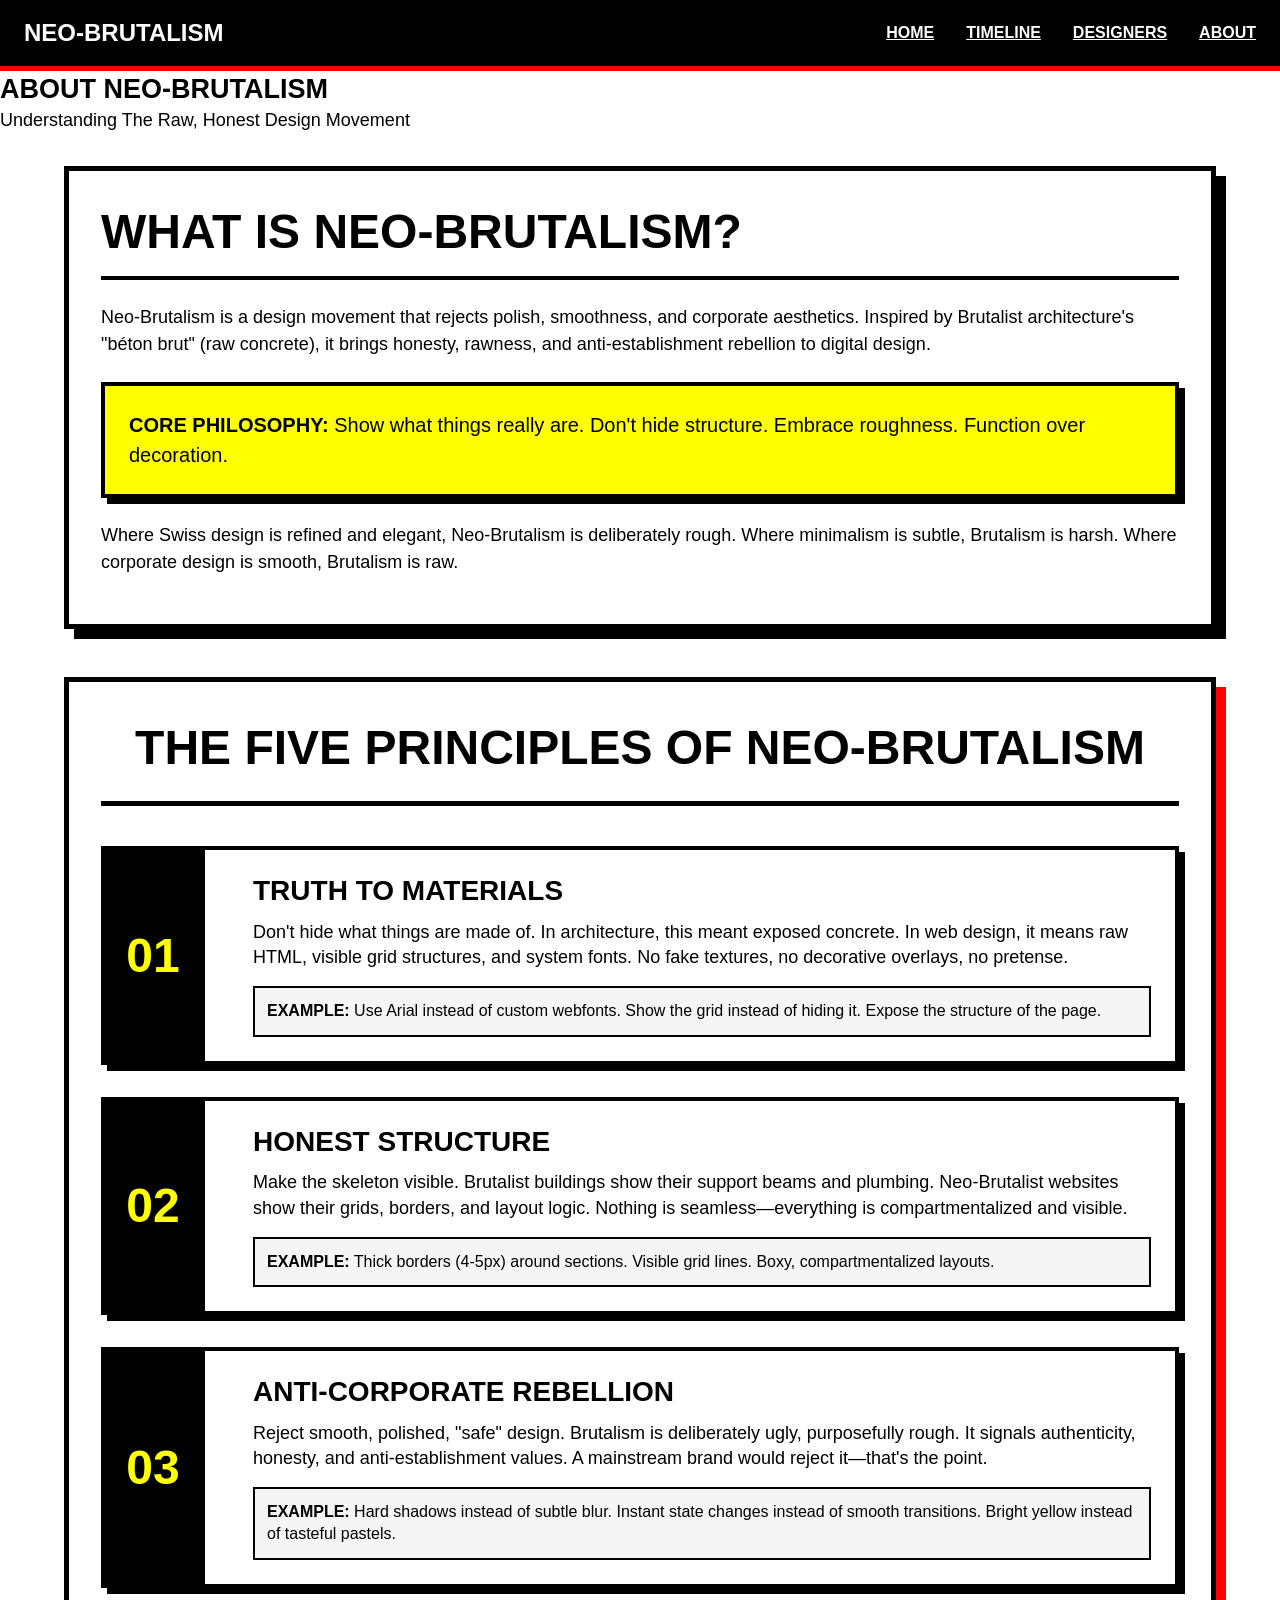
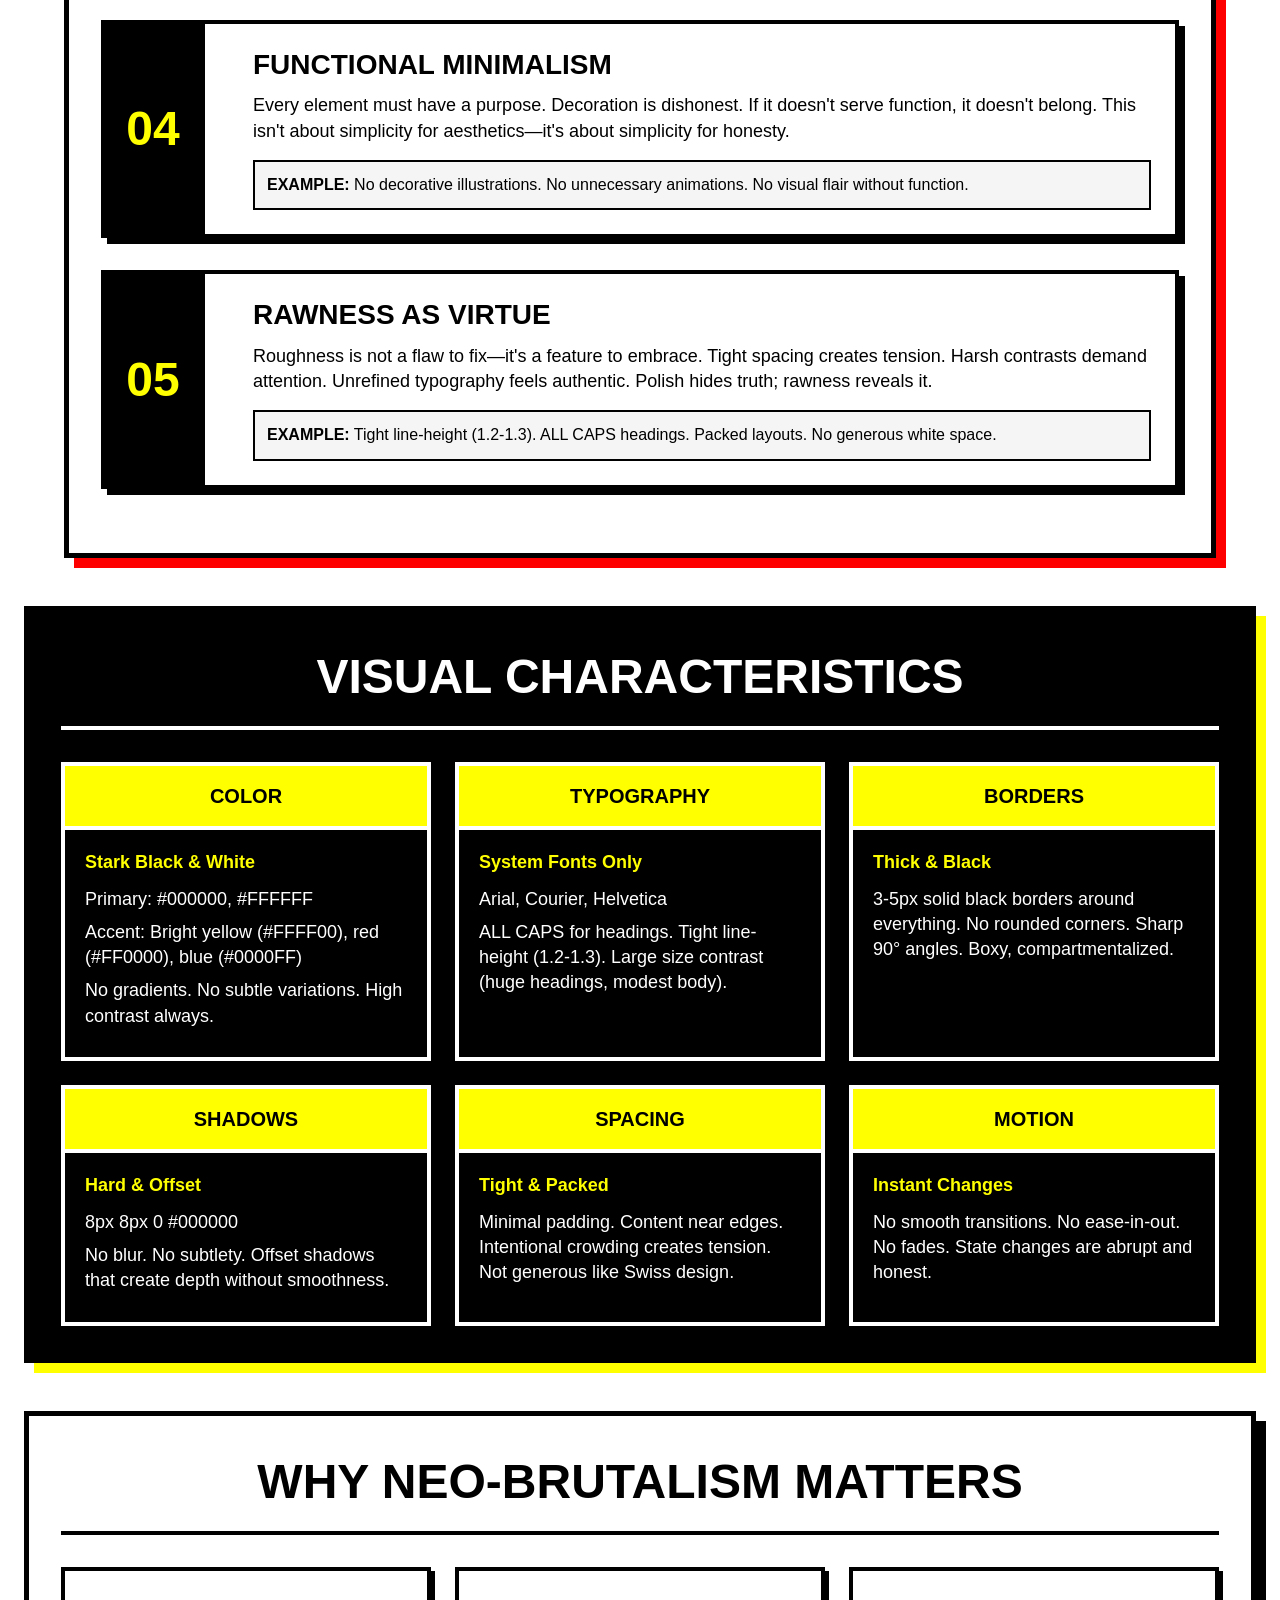
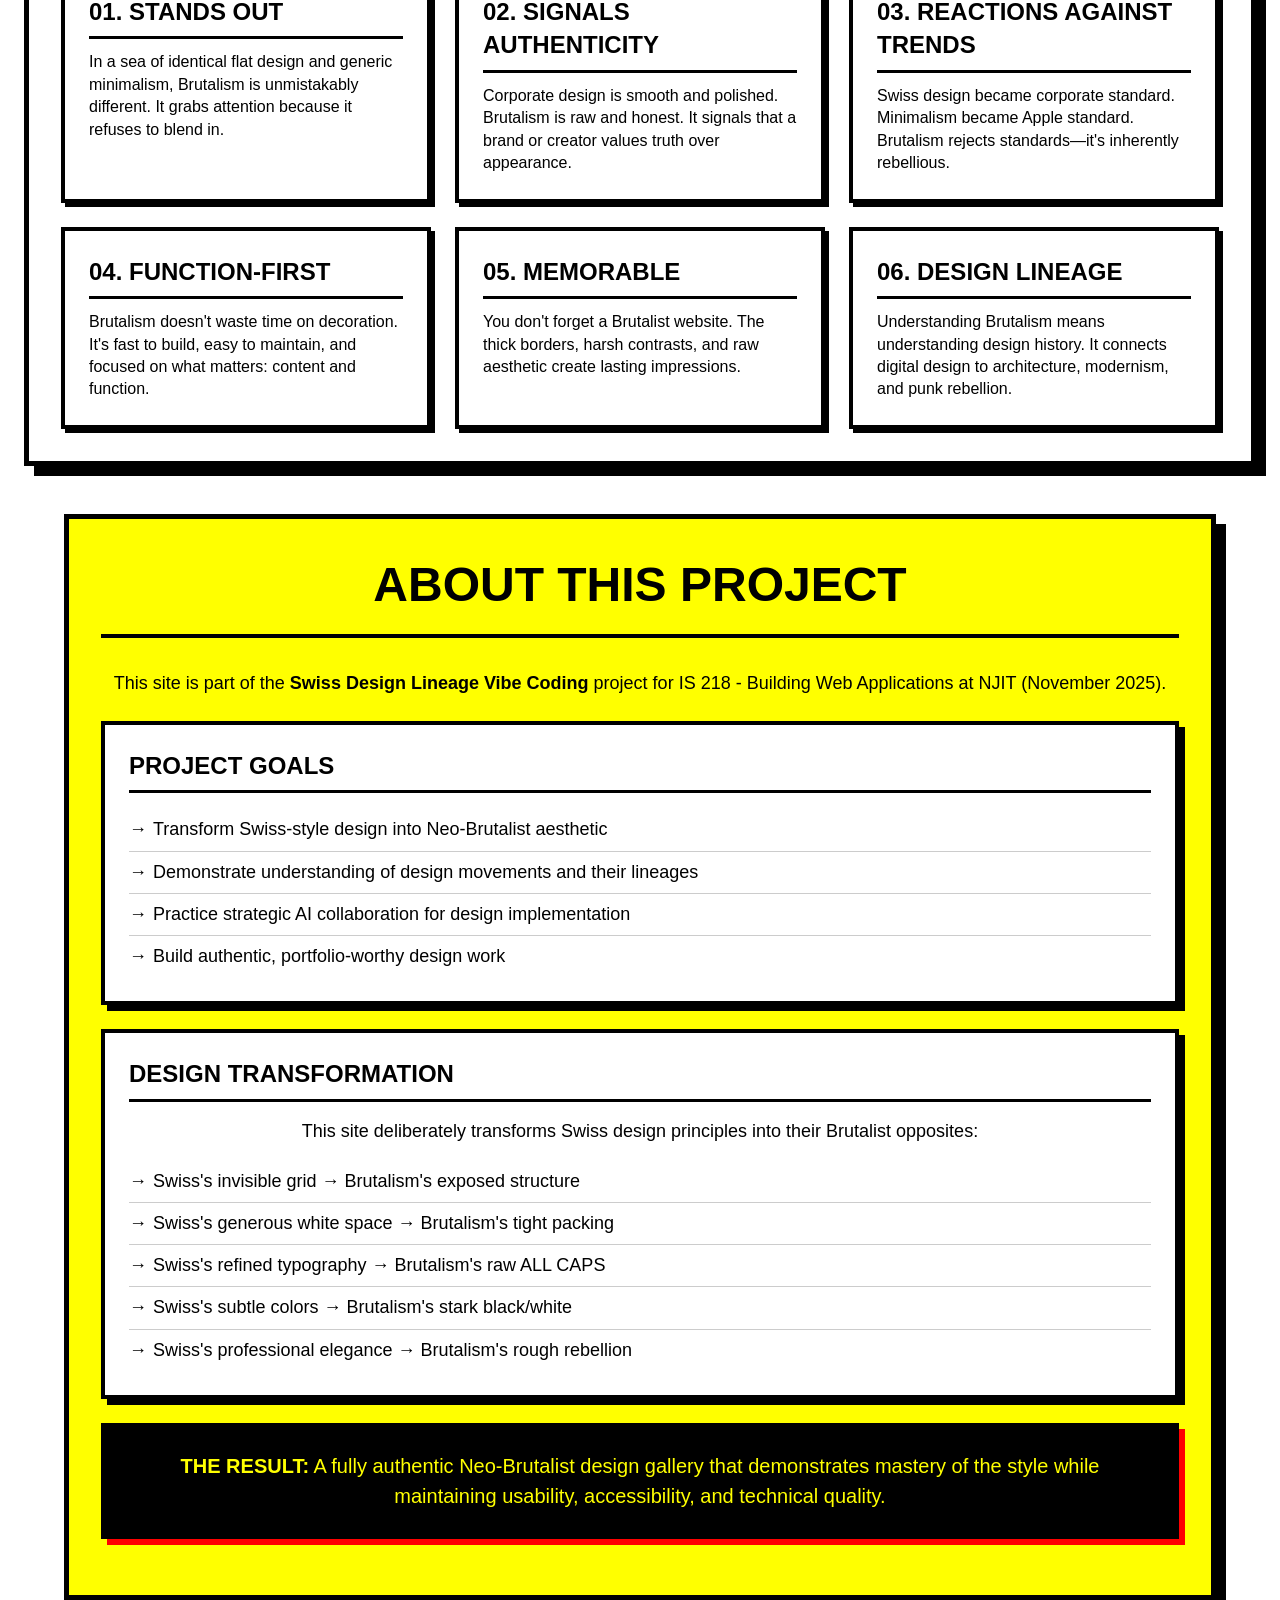
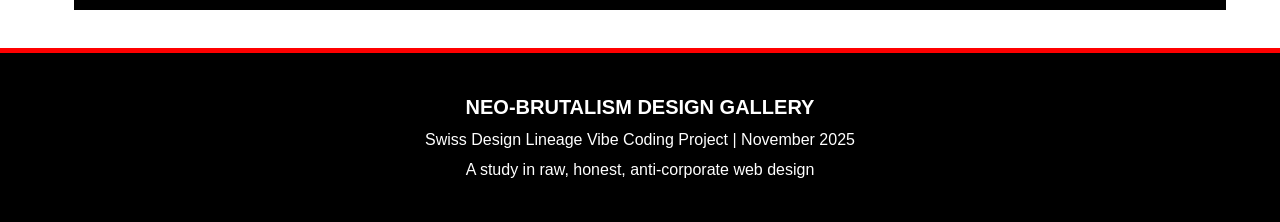
==== about.html @ eef60d54 "Day 2 Complete: Create 3 comprehensive content pages Timeline Page (timeline.html): - Chronological " ====
<!DOCTYPE html>
<html lang="en">
<head>
    <meta charset="UTF-8">
    <meta name="viewport" content="width=device-width, initial-scale=1.0">
    <title>ABOUT - NEO-BRUTALISM DESIGN GALLERY</title>
    <link rel="stylesheet" href="css/style.css">
    <link rel="stylesheet" href="css/about.css">
</head>
<body>
    <!-- Navigation -->
    <nav class="nav">
        <div class="nav-container">
            <div class="nav-logo">NEO-BRUTALISM</div>
            <ul class="nav-links">
                <li><a href="index.html">HOME</a></li>
                <li><a href="timeline.html">TIMELINE</a></li>
                <li><a href="designers.html">DESIGNERS</a></li>
                <li><a href="about.html">ABOUT</a></li>
            </ul>
        </div>
    </nav>

    <!-- Page Header -->
    <section class="page-header">
        <div class="header-content">
            <h1>ABOUT NEO-BRUTALISM</h1>
            <p>Understanding The Raw, Honest Design Movement</p>
        </div>
    </section>

    <!-- What It Is -->
    <section class="content-section">
        <div class="content-container">
            <div class="content-block main-content">
                <h2>WHAT IS NEO-BRUTALISM?</h2>
                <p>Neo-Brutalism is a design movement that rejects polish, smoothness, and corporate aesthetics. Inspired by Brutalist architecture's "béton brut" (raw concrete), it brings honesty, rawness, and anti-establishment rebellion to digital design.</p>

                <div class="highlight-box">
                    <p><strong>CORE PHILOSOPHY:</strong> Show what things really are. Don't hide structure. Embrace roughness. Function over decoration.</p>
                </div>

                <p>Where Swiss design is refined and elegant, Neo-Brutalism is deliberately rough. Where minimalism is subtle, Brutalism is harsh. Where corporate design is smooth, Brutalism is raw.</p>
            </div>
        </div>
    </section>

    <!-- The Five Principles -->
    <section class="principles-section">
        <div class="principles-container">
            <h2>THE FIVE PRINCIPLES OF NEO-BRUTALISM</h2>

            <div class="principle-item">
                <div class="principle-number">01</div>
                <div class="principle-content">
                    <h3>TRUTH TO MATERIALS</h3>
                    <p>Don't hide what things are made of. In architecture, this meant exposed concrete. In web design, it means raw HTML, visible grid structures, and system fonts. No fake textures, no decorative overlays, no pretense.</p>
                    <div class="principle-example">
                        <p><strong>EXAMPLE:</strong> Use Arial instead of custom webfonts. Show the grid instead of hiding it. Expose the structure of the page.</p>
                    </div>
                </div>
            </div>

            <div class="principle-item">
                <div class="principle-number">02</div>
                <div class="principle-content">
                    <h3>HONEST STRUCTURE</h3>
                    <p>Make the skeleton visible. Brutalist buildings show their support beams and plumbing. Neo-Brutalist websites show their grids, borders, and layout logic. Nothing is seamless—everything is compartmentalized and visible.</p>
                    <div class="principle-example">
                        <p><strong>EXAMPLE:</strong> Thick borders (4-5px) around sections. Visible grid lines. Boxy, compartmentalized layouts.</p>
                    </div>
                </div>
            </div>

            <div class="principle-item">
                <div class="principle-number">03</div>
                <div class="principle-content">
                    <h3>ANTI-CORPORATE REBELLION</h3>
                    <p>Reject smooth, polished, "safe" design. Brutalism is deliberately ugly, purposefully rough. It signals authenticity, honesty, and anti-establishment values. A mainstream brand would reject it—that's the point.</p>
                    <div class="principle-example">
                        <p><strong>EXAMPLE:</strong> Hard shadows instead of subtle blur. Instant state changes instead of smooth transitions. Bright yellow instead of tasteful pastels.</p>
                    </div>
                </div>
            </div>

            <div class="principle-item">
                <div class="principle-number">04</div>
                <div class="principle-content">
                    <h3>FUNCTIONAL MINIMALISM</h3>
                    <p>Every element must have a purpose. Decoration is dishonest. If it doesn't serve function, it doesn't belong. This isn't about simplicity for aesthetics—it's about simplicity for honesty.</p>
                    <div class="principle-example">
                        <p><strong>EXAMPLE:</strong> No decorative illustrations. No unnecessary animations. No visual flair without function.</p>
                    </div>
                </div>
            </div>

            <div class="principle-item">
                <div class="principle-number">05</div>
                <div class="principle-content">
                    <h3>RAWNESS AS VIRTUE</h3>
                    <p>Roughness is not a flaw to fix—it's a feature to embrace. Tight spacing creates tension. Harsh contrasts demand attention. Unrefined typography feels authentic. Polish hides truth; rawness reveals it.</p>
                    <div class="principle-example">
                        <p><strong>EXAMPLE:</strong> Tight line-height (1.2-1.3). ALL CAPS headings. Packed layouts. No generous white space.</p>
                    </div>
                </div>
            </div>
        </div>
    </section>

    <!-- Visual Elements -->
    <section class="visual-section">
        <div class="visual-container">
            <h2>VISUAL CHARACTERISTICS</h2>

            <div class="visual-grid">
                <div class="visual-card">
                    <div class="visual-header">COLOR</div>
                    <div class="visual-body">
                        <p><strong>Stark Black & White</strong></p>
                        <p>Primary: #000000, #FFFFFF</p>
                        <p>Accent: Bright yellow (#FFFF00), red (#FF0000), blue (#0000FF)</p>
                        <p>No gradients. No subtle variations. High contrast always.</p>
                    </div>
                </div>

                <div class="visual-card">
                    <div class="visual-header">TYPOGRAPHY</div>
                    <div class="visual-body">
                        <p><strong>System Fonts Only</strong></p>
                        <p>Arial, Courier, Helvetica</p>
                        <p>ALL CAPS for headings. Tight line-height (1.2-1.3). Large size contrast (huge headings, modest body).</p>
                    </div>
                </div>

                <div class="visual-card">
                    <div class="visual-header">BORDERS</div>
                    <div class="visual-body">
                        <p><strong>Thick & Black</strong></p>
                        <p>3-5px solid black borders around everything. No rounded corners. Sharp 90° angles. Boxy, compartmentalized.</p>
                    </div>
                </div>

                <div class="visual-card">
                    <div class="visual-header">SHADOWS</div>
                    <div class="visual-body">
                        <p><strong>Hard & Offset</strong></p>
                        <p>8px 8px 0 #000000</p>
                        <p>No blur. No subtlety. Offset shadows that create depth without smoothness.</p>
                    </div>
                </div>

                <div class="visual-card">
                    <div class="visual-header">SPACING</div>
                    <div class="visual-body">
                        <p><strong>Tight & Packed</strong></p>
                        <p>Minimal padding. Content near edges. Intentional crowding creates tension. Not generous like Swiss design.</p>
                    </div>
                </div>

                <div class="visual-card">
                    <div class="visual-header">MOTION</div>
                    <div class="visual-body">
                        <p><strong>Instant Changes</strong></p>
                        <p>No smooth transitions. No ease-in-out. No fades. State changes are abrupt and honest.</p>
                    </div>
                </div>
            </div>
        </div>
    </section>

    <!-- Comparison -->
    <section class="comparison-section">
        <div class="comparison-container">
            <h2>WHY NEO-BRUTALISM MATTERS</h2>

            <div class="matter-grid">
                <div class="matter-card">
                    <h3>01. STANDS OUT</h3>
                    <p>In a sea of identical flat design and generic minimalism, Brutalism is unmistakably different. It grabs attention because it refuses to blend in.</p>
                </div>

                <div class="matter-card">
                    <h3>02. SIGNALS AUTHENTICITY</h3>
                    <p>Corporate design is smooth and polished. Brutalism is raw and honest. It signals that a brand or creator values truth over appearance.</p>
                </div>

                <div class="matter-card">
                    <h3>03. REACTIONS AGAINST TRENDS</h3>
                    <p>Swiss design became corporate standard. Minimalism became Apple standard. Brutalism rejects standards—it's inherently rebellious.</p>
                </div>

                <div class="matter-card">
                    <h3>04. FUNCTION-FIRST</h3>
                    <p>Brutalism doesn't waste time on decoration. It's fast to build, easy to maintain, and focused on what matters: content and function.</p>
                </div>

                <div class="matter-card">
                    <h3>05. MEMORABLE</h3>
                    <p>You don't forget a Brutalist website. The thick borders, harsh contrasts, and raw aesthetic create lasting impressions.</p>
                </div>

                <div class="matter-card">
                    <h3>06. DESIGN LINEAGE</h3>
                    <p>Understanding Brutalism means understanding design history. It connects digital design to architecture, modernism, and punk rebellion.</p>
                </div>
            </div>
        </div>
    </section>

    <!-- Project Info -->
    <section class="project-section">
        <div class="project-container">
            <h2>ABOUT THIS PROJECT</h2>
            <div class="project-content">
                <p>This site is part of the <strong>Swiss Design Lineage Vibe Coding</strong> project for IS 218 - Building Web Applications at NJIT (November 2025).</p>

                <div class="project-details">
                    <h3>PROJECT GOALS</h3>
                    <ul>
                        <li>Transform Swiss-style design into Neo-Brutalist aesthetic</li>
                        <li>Demonstrate understanding of design movements and their lineages</li>
                        <li>Practice strategic AI collaboration for design implementation</li>
                        <li>Build authentic, portfolio-worthy design work</li>
                    </ul>
                </div>

                <div class="project-details">
                    <h3>DESIGN TRANSFORMATION</h3>
                    <p>This site deliberately transforms Swiss design principles into their Brutalist opposites:</p>
                    <ul>
                        <li>Swiss's invisible grid → Brutalism's exposed structure</li>
                        <li>Swiss's generous white space → Brutalism's tight packing</li>
                        <li>Swiss's refined typography → Brutalism's raw ALL CAPS</li>
                        <li>Swiss's subtle colors → Brutalism's stark black/white</li>
                        <li>Swiss's professional elegance → Brutalism's rough rebellion</li>
                    </ul>
                </div>

                <div class="project-highlight">
                    <p><strong>THE RESULT:</strong> A fully authentic Neo-Brutalist design gallery that demonstrates mastery of the style while maintaining usability, accessibility, and technical quality.</p>
                </div>
            </div>
        </div>
    </section>

    <!-- Footer -->
    <footer class="footer">
        <div class="footer-content">
            <p>NEO-BRUTALISM DESIGN GALLERY</p>
            <p>Swiss Design Lineage Vibe Coding Project | November 2025</p>
            <p>A study in raw, honest, anti-corporate web design</p>
        </div>
    </footer>
</body>
</html>
---- css/style.css ----
/* NEO-BRUTALISM DESIGN GALLERY */
/* Raw, Honest, Anti-Corporate Web Design */

/* ==================== */
/* RESET & BASE */
/* ==================== */

* {
    margin: 0;
    padding: 0;
    box-sizing: border-box;
}

body {
    font-family: Arial, Helvetica, sans-serif;
    font-size: 18px;
    line-height: 1.4;
    color: #000000;
    background-color: #FFFFFF;
}

/* NO SMOOTH SCROLLING - Instant, raw */
html {
    scroll-behavior: auto;
}

/* ==================== */
/* NAVIGATION */
/* ==================== */

.nav {
    background-color: #000000;
    border-bottom: 5px solid #FF0000;
    padding: 0;
}

.nav-container {
    max-width: 1400px;
    margin: 0 auto;
    padding: 16px 24px;
    display: flex;
    justify-content: space-between;
    align-items: center;
}

.nav-logo {
    color: #FFFFFF;
    font-size: 24px;
    font-weight: bold;
    letter-spacing: 0;
}

.nav-links {
    list-style: none;
    display: flex;
    gap: 32px;
}

.nav-links a {
    color: #FFFFFF;
    text-decoration: underline;
    text-transform: uppercase;
    font-weight: bold;
    font-size: 16px;
    transition: none; /* NO SMOOTH TRANSITIONS */
}

.nav-links a:hover {
    color: #FFFF00;
}

/* ==================== */
/* HERO SECTION */
/* ==================== */

.hero {
    border: 5px solid #000000;
    margin: 0;
    padding: 48px 24px;
    background-color: #FFFFFF;
    display: grid;
    grid-template-columns: 1fr 1fr;
    gap: 32px;
    max-width: 1400px;
    margin: 0 auto;
}

.hero-title {
    font-size: 72px;
    font-weight: bold;
    line-height: 1.1;
    text-transform: uppercase;
    margin-bottom: 16px;
    letter-spacing: 0;
}

.hero-subtitle {
    font-size: 24px;
    font-weight: bold;
    margin-bottom: 24px;
    text-transform: uppercase;
}

.hero-description {
    margin-bottom: 32px;
    padding: 16px;
    border: 3px solid #000000;
    background-color: #FFFFFF;
}

.hero-description p {
    line-height: 1.4;
}

.btn-primary {
    display: inline-block;
    background-color: #FFFF00;
    color: #000000;
    padding: 16px 32px;
    border: 3px solid #000000;
    text-decoration: none;
    font-weight: bold;
    text-transform: uppercase;
    box-shadow: 6px 6px 0 #000000;
    transition: none; /* NO SMOOTH TRANSITIONS */
    font-size: 18px;
}

.btn-primary:hover {
    box-shadow: 3px 3px 0 #000000;
    transform: translate(3px, 3px);
}

.hero-image {
    display: flex;
    align-items: center;
    justify-content: center;
}

.placeholder-box {
    border: 5px solid #000000;
    background-color: #CCCCCC;
    padding: 48px;
    text-align: center;
    box-shadow: 10px 10px 0 #000000;
    width: 100%;
    min-height: 300px;
    display: flex;
    flex-direction: column;
    justify-content: center;
    gap: 16px;
}

.placeholder-box p {
    font-weight: bold;
    font-size: 20px;
    text-transform: uppercase;
}

/* ==================== */
/* SECTIONS */
/* ==================== */

.about-preview,
.characteristics,
.comparison {
    max-width: 1400px;
    margin: 0 auto;
    padding: 48px 24px;
}

.section-border {
    border: 5px solid #000000;
    padding: 32px;
    background-color: #FFFFFF;
}

.section-title {
    font-size: 48px;
    font-weight: bold;
    text-transform: uppercase;
    margin-bottom: 32px;
    line-height: 1.2;
    border-bottom: 4px solid #000000;
    padding-bottom: 16px;
}

/* ==================== */
/* CONTENT GRID */
/* ==================== */

.content-grid {
    display: grid;
    grid-template-columns: repeat(3, 1fr);
    gap: 24px;
}

.content-card {
    border: 4px solid #000000;
    padding: 24px;
    background-color: #FFFFFF;
    box-shadow: 8px 8px 0 #000000;
}

.content-card h3 {
    font-size: 24px;
    font-weight: bold;
    text-transform: uppercase;
    margin-bottom: 16px;
    line-height: 1.2;
}

.content-card p {
    line-height: 1.4;
}

/* ==================== */
/* CHARACTERISTICS GRID */
/* ==================== */

.char-grid {
    display: grid;
    grid-template-columns: repeat(3, 1fr);
    gap: 16px;
}

.char-box {
    border: 4px solid #000000;
    padding: 20px;
    background-color: #FFFFFF;
    box-shadow: 6px 6px 0 #000000;
    min-height: 120px;
}

.char-title {
    font-weight: bold;
    font-size: 20px;
    text-transform: uppercase;
    margin-bottom: 8px;
}

/* ==================== */
/* COMPARISON SECTION */
/* ==================== */

.comparison-grid {
    display: grid;
    grid-template-columns: 1fr auto 1fr;
    gap: 32px;
    align-items: start;
}

.comparison-item {
    border: 4px solid #000000;
    padding: 24px;
    background-color: #FFFFFF;
    box-shadow: 8px 8px 0 #000000;
}

.comparison-item h3 {
    font-size: 24px;
    font-weight: bold;
    text-transform: uppercase;
    margin-bottom: 16px;
    border-bottom: 3px solid #000000;
    padding-bottom: 8px;
}

.comparison-item ul {
    list-style: none;
    padding-left: 0;
}

.comparison-item li {
    padding: 8px 0;
    border-bottom: 2px solid #CCCCCC;
}

.comparison-item li:last-child {
    border-bottom: none;
}

.comparison-highlight {
    background-color: #FFFF00;
}

.comparison-divider {
    display: flex;
    align-items: center;
    justify-content: center;
    font-weight: bold;
    font-size: 24px;
    text-transform: uppercase;
    writing-mode: vertical-rl;
    transform: rotate(180deg);
}

/* ==================== */
/* FOOTER */
/* ==================== */

.footer {
    background-color: #000000;
    color: #FFFFFF;
    border-top: 5px solid #FF0000;
    padding: 32px 24px;
    text-align: center;
    margin-top: 0;
}

.footer-content p {
    margin: 8px 0;
    font-size: 16px;
}

.footer-content p:first-child {
    font-weight: bold;
    font-size: 20px;
    text-transform: uppercase;
}

/* ==================== */
/* RESPONSIVE - MOBILE */
/* ==================== */

@media (max-width: 768px) {
    .hero {
        grid-template-columns: 1fr;
        padding: 24px 16px;
        border-width: 4px;
    }

    .hero-title {
        font-size: 48px;
    }

    .nav-container {
        flex-direction: column;
        gap: 16px;
        padding: 16px;
    }

    .nav-links {
        flex-direction: column;
        gap: 12px;
        text-align: center;
    }

    .content-grid,
    .char-grid {
        grid-template-columns: 1fr;
    }

    .comparison-grid {
        grid-template-columns: 1fr;
    }

    .comparison-divider {
        writing-mode: horizontal-tb;
        transform: rotate(0deg);
        padding: 16px 0;
    }

    .section-title {
        font-size: 36px;
    }

    .btn-primary {
        width: 100%;
        text-align: center;
    }

    .placeholder-box {
        min-height: 200px;
        padding: 24px;
    }
}

@media (max-width: 480px) {
    .hero-title {
        font-size: 36px;
    }

    .section-title {
        font-size: 28px;
    }

    body {
        font-size: 16px;
    }

    .content-card h3,
    .comparison-item h3 {
        font-size: 20px;
    }
}
---- css/about.css ----
/* ABOUT PAGE SPECIFIC STYLES */

.content-section {
    max-width: 1200px;
    margin: 32px auto;
    padding: 0 24px;
}

.content-container {
    border: 5px solid #000000;
    padding: 0;
    background-color: #FFFFFF;
    box-shadow: 10px 10px 0 #000000;
}

.main-content {
    padding: 32px;
}

.main-content h2 {
    font-size: 48px;
    font-weight: bold;
    text-transform: uppercase;
    margin-bottom: 24px;
    line-height: 1.2;
    border-bottom: 4px solid #000000;
    padding-bottom: 16px;
}

.main-content p {
    font-size: 18px;
    line-height: 1.5;
    margin-bottom: 16px;
}

.highlight-box {
    background-color: #FFFF00;
    border: 4px solid #000000;
    padding: 24px;
    margin: 24px 0;
    box-shadow: 6px 6px 0 #000000;
}

.highlight-box p {
    margin: 0;
    font-size: 20px;
}

/* Principles Section */
.principles-section {
    max-width: 1200px;
    margin: 48px auto;
    padding: 0 24px;
}

.principles-container {
    border: 5px solid #000000;
    padding: 32px;
    background-color: #FFFFFF;
    box-shadow: 10px 10px 0 #FF0000;
}

.principles-container h2 {
    font-size: 48px;
    font-weight: bold;
    text-transform: uppercase;
    text-align: center;
    margin-bottom: 40px;
    border-bottom: 5px solid #000000;
    padding-bottom: 20px;
}

.principle-item {
    display: grid;
    grid-template-columns: 100px 1fr;
    gap: 24px;
    margin-bottom: 32px;
    border: 4px solid #000000;
    padding: 0;
    box-shadow: 6px 6px 0 #000000;
}

.principle-number {
    background-color: #000000;
    color: #FFFF00;
    font-size: 48px;
    font-weight: bold;
    display: flex;
    align-items: center;
    justify-content: center;
    padding: 24px;
    border-right: 4px solid #000000;
}

.principle-content {
    padding: 24px;
    background-color: #FFFFFF;
}

.principle-content h3 {
    font-size: 28px;
    font-weight: bold;
    text-transform: uppercase;
    margin-bottom: 12px;
    line-height: 1.2;
}

.principle-content p {
    line-height: 1.4;
    margin-bottom: 16px;
}

.principle-example {
    background-color: #F5F5F5;
    border: 2px solid #000000;
    padding: 12px;
    margin-top: 12px;
}

.principle-example p {
    margin: 0;
    font-size: 16px;
}

/* Visual Section */
.visual-section {
    max-width: 1400px;
    margin: 48px auto;
    padding: 0 24px;
}

.visual-container {
    border: 5px solid #000000;
    padding: 32px;
    background-color: #000000;
    color: #FFFFFF;
    box-shadow: 10px 10px 0 #FFFF00;
}

.visual-container h2 {
    font-size: 48px;
    font-weight: bold;
    text-transform: uppercase;
    text-align: center;
    margin-bottom: 32px;
    border-bottom: 4px solid #FFFFFF;
    padding-bottom: 16px;
}

.visual-grid {
    display: grid;
    grid-template-columns: repeat(3, 1fr);
    gap: 24px;
}

.visual-card {
    border: 4px solid #FFFFFF;
    background-color: #000000;
}

.visual-header {
    background-color: #FFFF00;
    color: #000000;
    padding: 16px;
    font-size: 20px;
    font-weight: bold;
    text-transform: uppercase;
    text-align: center;
    border-bottom: 4px solid #FFFFFF;
}

.visual-body {
    padding: 20px;
}

.visual-body p {
    margin-bottom: 8px;
    line-height: 1.4;
}

.visual-body p:first-of-type {
    font-weight: bold;
    color: #FFFF00;
    margin-bottom: 12px;
}

/* Comparison Section */
.comparison-section {
    max-width: 1400px;
    margin: 48px auto;
    padding: 0 24px;
}

.comparison-container {
    border: 5px solid #000000;
    padding: 32px;
    background-color: #FFFFFF;
    box-shadow: 10px 10px 0 #000000;
}

.comparison-container h2 {
    font-size: 48px;
    font-weight: bold;
    text-transform: uppercase;
    text-align: center;
    margin-bottom: 32px;
    border-bottom: 4px solid #000000;
    padding-bottom: 16px;
}

.matter-grid {
    display: grid;
    grid-template-columns: repeat(3, 1fr);
    gap: 24px;
}

.matter-card {
    border: 4px solid #000000;
    padding: 24px;
    background-color: #FFFFFF;
    box-shadow: 4px 4px 0 #000000;
}

.matter-card h3 {
    font-size: 24px;
    font-weight: bold;
    text-transform: uppercase;
    margin-bottom: 12px;
    color: #000000;
    border-bottom: 3px solid #000000;
    padding-bottom: 8px;
}

.matter-card p {
    line-height: 1.4;
    font-size: 16px;
}

/* Project Section */
.project-section {
    max-width: 1200px;
    margin: 48px auto;
    padding: 0 24px;
}

.project-container {
    border: 5px solid #000000;
    padding: 32px;
    background-color: #FFFF00;
    box-shadow: 10px 10px 0 #000000;
}

.project-container h2 {
    font-size: 48px;
    font-weight: bold;
    text-transform: uppercase;
    text-align: center;
    margin-bottom: 32px;
    border-bottom: 4px solid #000000;
    padding-bottom: 16px;
}

.project-content p {
    font-size: 18px;
    line-height: 1.5;
    margin-bottom: 16px;
    text-align: center;
}

.project-details {
    border: 4px solid #000000;
    padding: 24px;
    background-color: #FFFFFF;
    margin: 24px 0;
    box-shadow: 6px 6px 0 #000000;
}

.project-details h3 {
    font-size: 24px;
    font-weight: bold;
    text-transform: uppercase;
    margin-bottom: 16px;
    border-bottom: 3px solid #000000;
    padding-bottom: 8px;
}

.project-details ul {
    list-style: none;
    padding-left: 0;
}

.project-details li {
    padding: 8px 0;
    padding-left: 24px;
    position: relative;
    border-bottom: 1px solid #CCCCCC;
}

.project-details li:last-child {
    border-bottom: none;
}

.project-details li:before {
    content: "→";
    position: absolute;
    left: 0;
    font-weight: bold;
    font-size: 18px;
}

.project-highlight {
    background-color: #000000;
    color: #FFFF00;
    border: 4px solid #000000;
    padding: 24px;
    margin: 24px 0;
    box-shadow: 6px 6px 0 #FF0000;
    text-align: center;
}

.project-highlight p {
    margin: 0;
    font-size: 20px;
}

/* Mobile Responsive */
@media (max-width: 768px) {
    .principle-item {
        grid-template-columns: 1fr;
    }

    .principle-number {
        border-right: none;
        border-bottom: 4px solid #000000;
        padding: 16px;
        font-size: 36px;
    }

    .visual-grid,
    .matter-grid {
        grid-template-columns: 1fr;
    }

    .main-content h2,
    .principles-container h2,
    .visual-container h2,
    .comparison-container h2,
    .project-container h2 {
        font-size: 32px;
    }

    .principle-content h3 {
        font-size: 22px;
    }

    .matter-card h3 {
        font-size: 20px;
    }
}
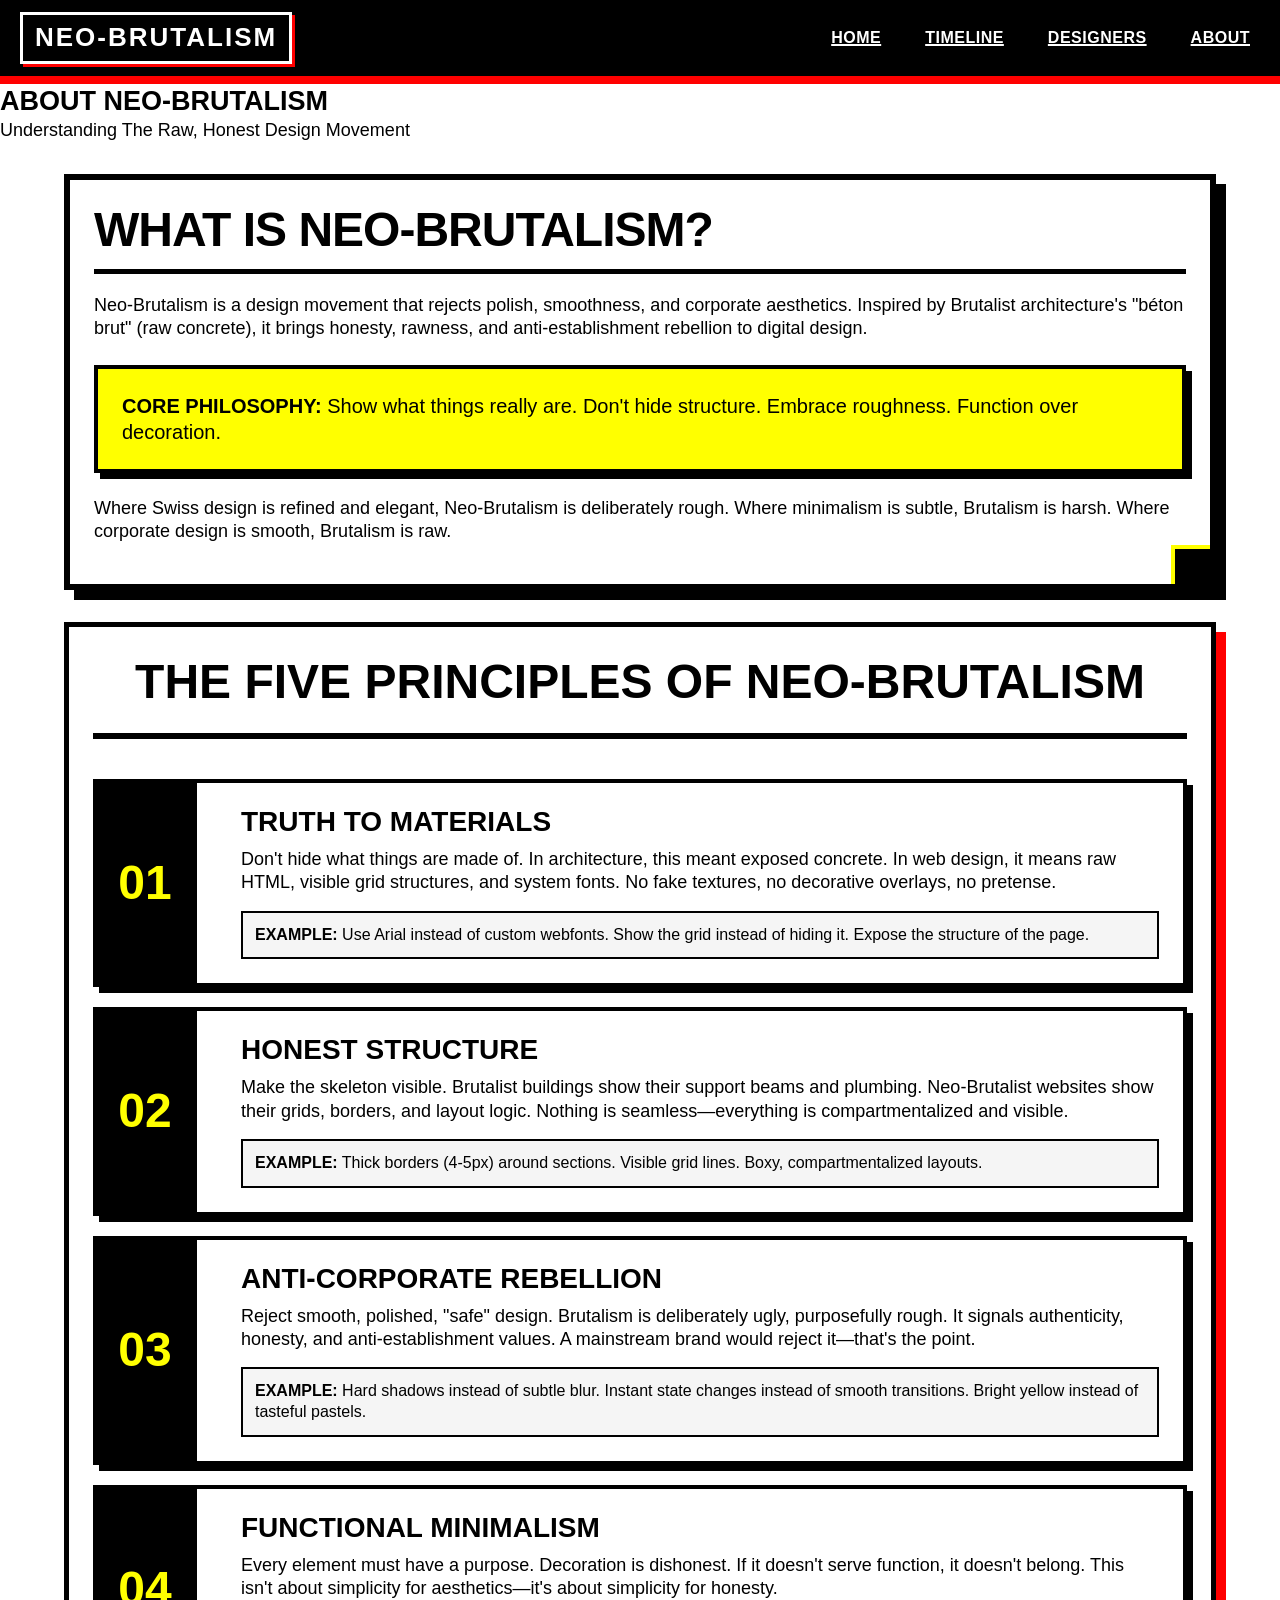
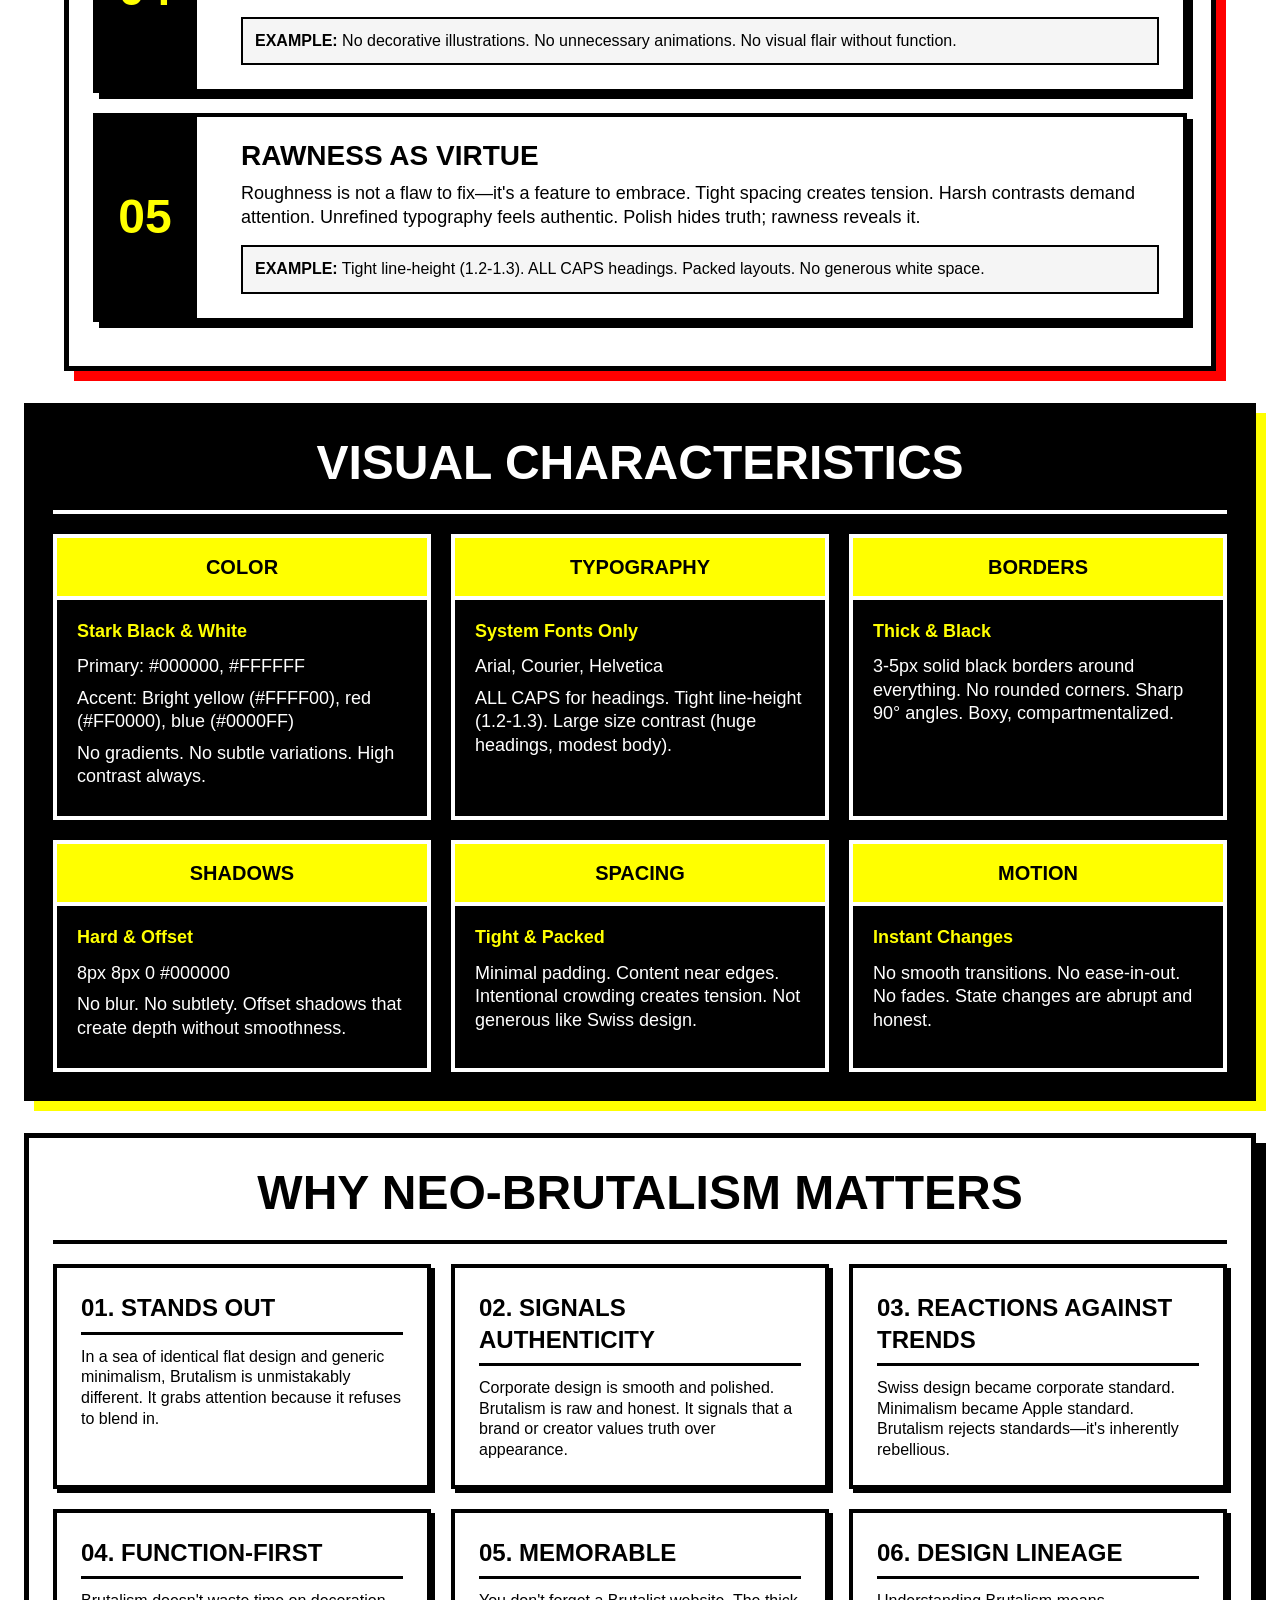
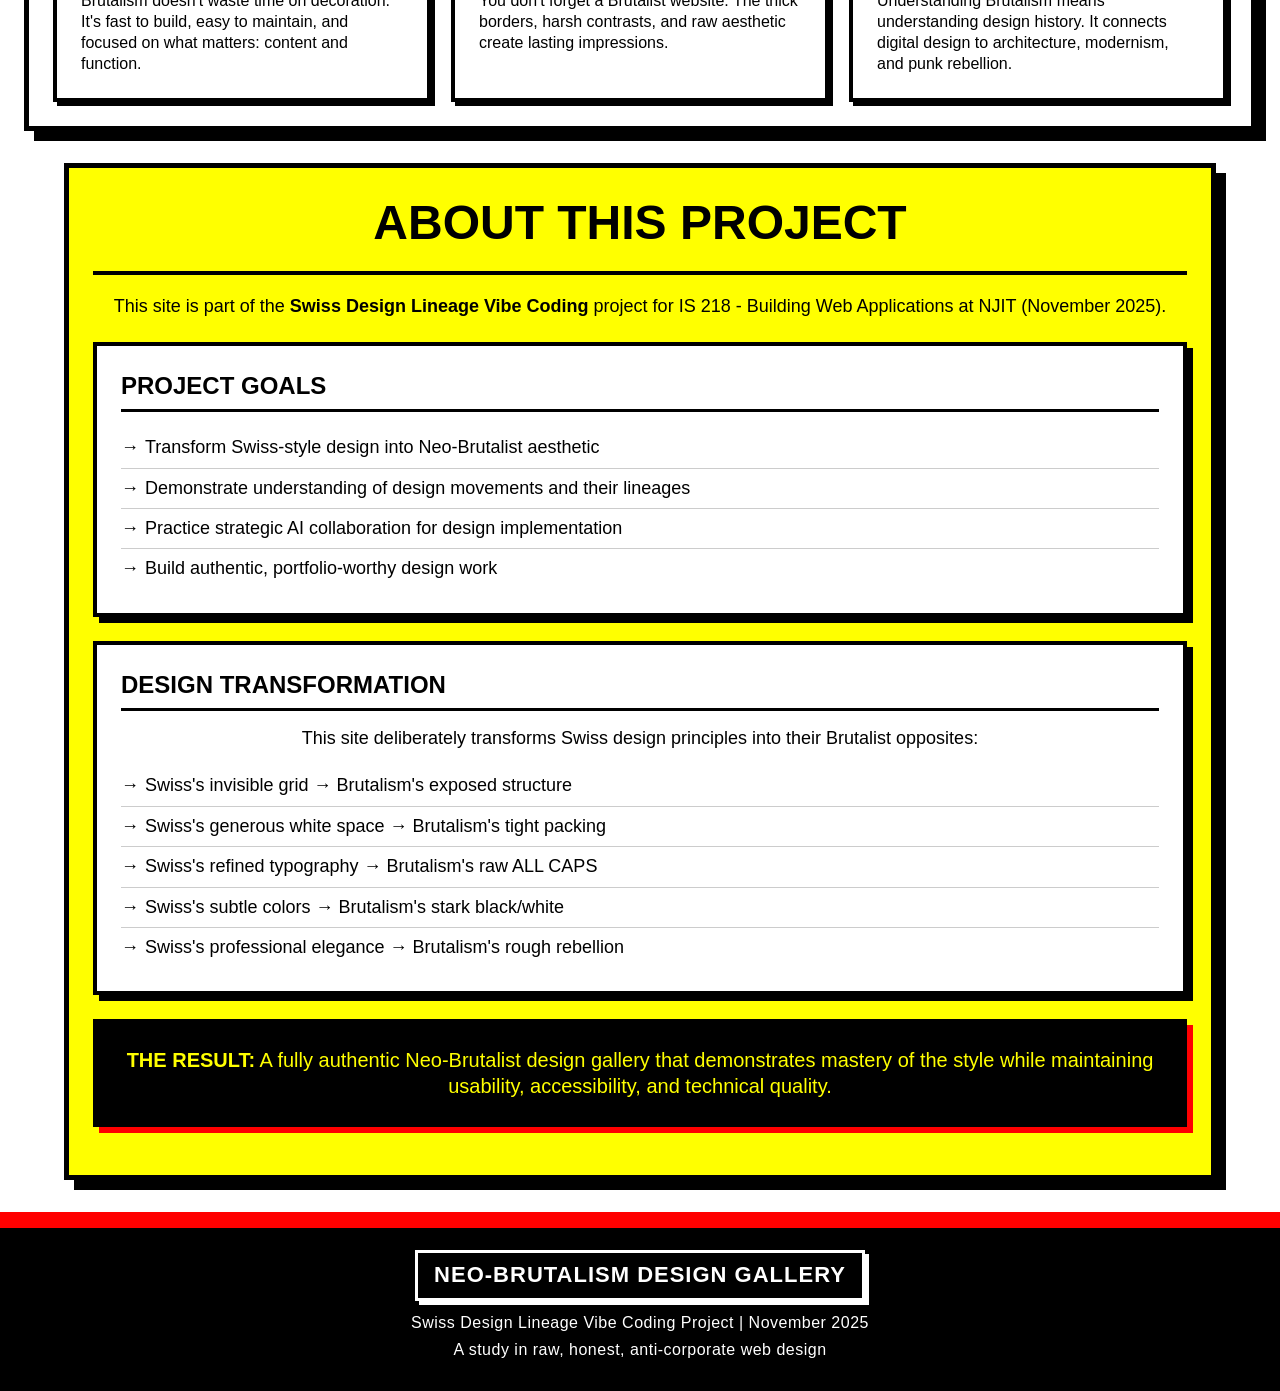
==== commit ec2f2780: "Sprint 3 Complete: Responsive polish & Lighthouse 90+ optimization SEO Enhancements: - Added meta de" ====
--- a/about.html
+++ b/about.html
@@ -3,6 +3,7 @@
 <head>
     <meta charset="UTF-8">
     <meta name="viewport" content="width=device-width, initial-scale=1.0">
+    <meta name="description" content="Understand the five core principles of Neo-Brutalism: truth to materials, honest structure, anti-corporate rebellion, functional minimalism, and rawness as virtue.">
     <title>ABOUT - NEO-BRUTALISM DESIGN GALLERY</title>
     <link rel="stylesheet" href="css/style.css">
     <link rel="stylesheet" href="css/about.css">
--- a/css/style.css
+++ b/css/style.css
@@ -14,7 +14,7 @@
 body {
     font-family: Arial, Helvetica, sans-serif;
     font-size: 18px;
-    line-height: 1.4;
+    line-height: 1.3; /* Tighter for brutalist aesthetic */
     color: #000000;
     background-color: #FFFFFF;
 }
@@ -30,14 +30,15 @@
 
 .nav {
     background-color: #000000;
-    border-bottom: 5px solid #FF0000;
+    border-bottom: 8px solid #FF0000; /* Thicker border */
     padding: 0;
+    position: relative;
 }
 
 .nav-container {
     max-width: 1400px;
     margin: 0 auto;
-    padding: 16px 24px;
+    padding: 12px 20px; /* Tighter padding */
     display: flex;
     justify-content: space-between;
     align-items: center;
@@ -45,28 +46,46 @@
 
 .nav-logo {
     color: #FFFFFF;
-    font-size: 24px;
-    font-weight: bold;
-    letter-spacing: 0;
+    font-size: 26px; /* Slightly larger */
+    font-weight: bold;
+    letter-spacing: 2px; /* Spread out */
+    border: 3px solid #FFFFFF;
+    padding: 6px 12px;
+    box-shadow: 3px 3px 0 #FF0000; /* Hard shadow */
 }
 
 .nav-links {
     list-style: none;
     display: flex;
-    gap: 32px;
+    gap: 24px; /* Tighter spacing */
+}
+
+.nav-links li {
+    border: 2px solid transparent;
 }
 
 .nav-links a {
     color: #FFFFFF;
     text-decoration: underline;
+    text-decoration-thickness: 2px; /* Thicker underline */
     text-transform: uppercase;
     font-weight: bold;
     font-size: 16px;
     transition: none; /* NO SMOOTH TRANSITIONS */
+    display: block;
+    padding: 4px 8px;
+    letter-spacing: 0.5px;
 }
 
 .nav-links a:hover {
-    color: #FFFF00;
+    color: #000000;
+    background-color: #FFFF00;
+    text-decoration: none;
+    box-shadow: 2px 2px 0 #FF0000;
+}
+
+.nav-links li:hover {
+    border-color: #FFFF00;
 }
 
 /* ==================== */
@@ -76,11 +95,11 @@
 .hero {
     border: 5px solid #000000;
     margin: 0;
-    padding: 48px 24px;
+    padding: 32px 20px; /* Tighter padding for packed feel */
     background-color: #FFFFFF;
     display: grid;
     grid-template-columns: 1fr 1fr;
-    gap: 32px;
+    gap: 24px; /* Reduced gap for tighter spacing */
     max-width: 1400px;
     margin: 0 auto;
 }
@@ -102,33 +121,50 @@
 }
 
 .hero-description {
-    margin-bottom: 32px;
-    padding: 16px;
-    border: 3px solid #000000;
-    background-color: #FFFFFF;
+    margin-bottom: 24px;
+    padding: 12px; /* Tighter padding */
+    border: 4px solid #000000; /* Thicker border */
+    background-color: #FFFFFF;
+    box-shadow: 5px 5px 0 #000000; /* Add hard shadow */
 }
 
 .hero-description p {
-    line-height: 1.4;
+    line-height: 1.3; /* Tighter line-height */
 }
 
 .btn-primary {
     display: inline-block;
     background-color: #FFFF00;
     color: #000000;
-    padding: 16px 32px;
-    border: 3px solid #000000;
+    padding: 14px 28px; /* Slightly tighter */
+    border: 4px solid #000000; /* Thicker border */
     text-decoration: none;
     font-weight: bold;
     text-transform: uppercase;
     box-shadow: 6px 6px 0 #000000;
     transition: none; /* NO SMOOTH TRANSITIONS */
     font-size: 18px;
+    letter-spacing: 1px;
+    position: relative;
+}
+
+.btn-primary::after {
+    content: '→';
+    margin-left: 8px;
+    font-size: 20px;
+    font-weight: bold;
 }
 
 .btn-primary:hover {
     box-shadow: 3px 3px 0 #000000;
     transform: translate(3px, 3px);
+    background-color: #FF0000;
+    color: #FFFFFF;
+}
+
+.btn-primary:active {
+    box-shadow: 0 0 0 #000000;
+    transform: translate(6px, 6px);
 }
 
 .hero-image {
@@ -166,23 +202,39 @@
 .comparison {
     max-width: 1400px;
     margin: 0 auto;
-    padding: 48px 24px;
+    padding: 32px 24px; /* Tighter vertical padding */
+    position: relative;
+}
+
+/* Exposed grid lines - show structure honestly */
+.about-preview::before,
+.characteristics::before {
+    content: '';
+    position: absolute;
+    top: 0;
+    left: 50%;
+    width: 1px;
+    height: 100%;
+    background-color: #CCCCCC;
+    z-index: 0;
 }
 
 .section-border {
     border: 5px solid #000000;
-    padding: 32px;
-    background-color: #FFFFFF;
+    padding: 24px; /* Tighter padding for packed aesthetic */
+    background-color: #FFFFFF;
+    box-shadow: 10px 10px 0 #000000; /* Add hard shadow */
 }
 
 .section-title {
     font-size: 48px;
     font-weight: bold;
     text-transform: uppercase;
-    margin-bottom: 32px;
-    line-height: 1.2;
-    border-bottom: 4px solid #000000;
-    padding-bottom: 16px;
+    margin-bottom: 24px; /* Tighter spacing */
+    line-height: 1.1; /* Even tighter for brutalist feel */
+    border-bottom: 5px solid #000000; /* Thicker border */
+    padding-bottom: 12px; /* Less padding */
+    letter-spacing: -1px; /* Tighter letter spacing */
 }
 
 /* ==================== */
@@ -197,9 +249,11 @@
 
 .content-card {
     border: 4px solid #000000;
-    padding: 24px;
+    padding: 16px; /* Tighter padding for packed feel */
     background-color: #FFFFFF;
     box-shadow: 8px 8px 0 #000000;
+    position: relative;
+    z-index: 1;
 }
 
 .content-card h3 {
@@ -211,7 +265,7 @@
 }
 
 .content-card p {
-    line-height: 1.4;
+    line-height: 1.3; /* Tighter for brutalist feel */
 }
 
 /* ==================== */
@@ -226,10 +280,16 @@
 
 .char-box {
     border: 4px solid #000000;
-    padding: 20px;
+    padding: 16px; /* Tighter padding */
     background-color: #FFFFFF;
     box-shadow: 6px 6px 0 #000000;
-    min-height: 120px;
+    min-height: 100px; /* Reduced for tighter layout */
+}
+
+.char-box:hover {
+    /* Instant shadow shift on hover - no transition */
+    box-shadow: 3px 3px 0 #000000;
+    transform: translate(3px, 3px);
 }
 
 .char-title {
@@ -237,6 +297,8 @@
     font-size: 20px;
     text-transform: uppercase;
     margin-bottom: 8px;
+    line-height: 1.1; /* Tighter */
+    letter-spacing: -0.5px; /* Compressed */
 }
 
 /* ==================== */
@@ -252,9 +314,21 @@
 
 .comparison-item {
     border: 4px solid #000000;
-    padding: 24px;
+    padding: 20px; /* Slightly tighter */
     background-color: #FFFFFF;
     box-shadow: 8px 8px 0 #000000;
+    position: relative;
+}
+
+/* Add corner accent for visual interest */
+.comparison-item::after {
+    content: '';
+    position: absolute;
+    top: 0;
+    right: 0;
+    width: 20px;
+    height: 20px;
+    background-color: #000000;
 }
 
 .comparison-item h3 {
@@ -282,6 +356,11 @@
 
 .comparison-highlight {
     background-color: #FFFF00;
+    border-width: 5px; /* Thicker border for emphasis */
+}
+
+.comparison-highlight::after {
+    background-color: #FF0000; /* Red corner for highlighted item */
 }
 
 .comparison-divider {
@@ -302,21 +381,30 @@
 .footer {
     background-color: #000000;
     color: #FFFFFF;
-    border-top: 5px solid #FF0000;
-    padding: 32px 24px;
+    border-top: 8px solid #FF0000; /* Thicker border */
+    padding: 24px; /* Tighter padding */
     text-align: center;
     margin-top: 0;
+    box-shadow: inset 0 8px 0 #FF0000; /* Inner shadow for depth */
 }
 
 .footer-content p {
-    margin: 8px 0;
+    margin: 6px 0; /* Tighter spacing */
     font-size: 16px;
+    line-height: 1.3;
+    letter-spacing: 0.5px;
 }
 
 .footer-content p:first-child {
     font-weight: bold;
-    font-size: 20px;
-    text-transform: uppercase;
+    font-size: 22px; /* Slightly larger */
+    text-transform: uppercase;
+    letter-spacing: 1px;
+    border: 3px solid #FFFFFF;
+    display: inline-block;
+    padding: 8px 16px;
+    background-color: #000000;
+    box-shadow: 4px 4px 0 #FFFFFF; /* Hard shadow */
 }
 
 /* ==================== */
--- a/css/about.css
+++ b/css/about.css
@@ -7,29 +7,44 @@
 }
 
 .content-container {
-    border: 5px solid #000000;
+    border: 6px solid #000000; /* Thicker */
     padding: 0;
     background-color: #FFFFFF;
     box-shadow: 10px 10px 0 #000000;
+    position: relative;
+}
+
+/* Corner accent */
+.content-container::after {
+    content: '';
+    position: absolute;
+    bottom: 0;
+    right: 0;
+    width: 35px;
+    height: 35px;
+    background-color: #000000;
+    border-top: 4px solid #FFFF00;
+    border-left: 4px solid #FFFF00;
 }
 
 .main-content {
-    padding: 32px;
+    padding: 24px;
 }
 
 .main-content h2 {
     font-size: 48px;
     font-weight: bold;
     text-transform: uppercase;
-    margin-bottom: 24px;
-    line-height: 1.2;
-    border-bottom: 4px solid #000000;
-    padding-bottom: 16px;
+    margin-bottom: 20px;
+    line-height: 1.1; /* Tighter */
+    border-bottom: 5px solid #000000; /* Thicker */
+    padding-bottom: 12px; /* Tighter */
+    letter-spacing: -1px; /* Compressed */
 }
 
 .main-content p {
     font-size: 18px;
-    line-height: 1.5;
+    line-height: 1.3;
     margin-bottom: 16px;
 }
 
@@ -49,13 +64,13 @@
 /* Principles Section */
 .principles-section {
     max-width: 1200px;
-    margin: 48px auto;
+    margin: 32px auto;
     padding: 0 24px;
 }
 
 .principles-container {
     border: 5px solid #000000;
-    padding: 32px;
+    padding: 24px;
     background-color: #FFFFFF;
     box-shadow: 10px 10px 0 #FF0000;
 }
@@ -66,15 +81,15 @@
     text-transform: uppercase;
     text-align: center;
     margin-bottom: 40px;
-    border-bottom: 5px solid #000000;
+    border-bottom: 6px solid #000000;
     padding-bottom: 20px;
 }
 
 .principle-item {
     display: grid;
     grid-template-columns: 100px 1fr;
-    gap: 24px;
-    margin-bottom: 32px;
+    gap: 20px;
+    margin-bottom: 20px;
     border: 4px solid #000000;
     padding: 0;
     box-shadow: 6px 6px 0 #000000;
@@ -101,12 +116,12 @@
     font-size: 28px;
     font-weight: bold;
     text-transform: uppercase;
-    margin-bottom: 12px;
-    line-height: 1.2;
+    margin-bottom: 10px;
+    line-height: 1.1;
 }
 
 .principle-content p {
-    line-height: 1.4;
+    line-height: 1.3;
     margin-bottom: 16px;
 }
 
@@ -125,13 +140,13 @@
 /* Visual Section */
 .visual-section {
     max-width: 1400px;
-    margin: 48px auto;
+    margin: 32px auto;
     padding: 0 24px;
 }
 
 .visual-container {
     border: 5px solid #000000;
-    padding: 32px;
+    padding: 24px;
     background-color: #000000;
     color: #FFFFFF;
     box-shadow: 10px 10px 0 #FFFF00;
@@ -142,7 +157,7 @@
     font-weight: bold;
     text-transform: uppercase;
     text-align: center;
-    margin-bottom: 32px;
+    margin-bottom: 20px;
     border-bottom: 4px solid #FFFFFF;
     padding-bottom: 16px;
 }
@@ -150,7 +165,7 @@
 .visual-grid {
     display: grid;
     grid-template-columns: repeat(3, 1fr);
-    gap: 24px;
+    gap: 20px;
 }
 
 .visual-card {
@@ -175,7 +190,7 @@
 
 .visual-body p {
     margin-bottom: 8px;
-    line-height: 1.4;
+    line-height: 1.3;
 }
 
 .visual-body p:first-of-type {
@@ -187,13 +202,13 @@
 /* Comparison Section */
 .comparison-section {
     max-width: 1400px;
-    margin: 48px auto;
+    margin: 32px auto;
     padding: 0 24px;
 }
 
 .comparison-container {
     border: 5px solid #000000;
-    padding: 32px;
+    padding: 24px;
     background-color: #FFFFFF;
     box-shadow: 10px 10px 0 #000000;
 }
@@ -203,7 +218,7 @@
     font-weight: bold;
     text-transform: uppercase;
     text-align: center;
-    margin-bottom: 32px;
+    margin-bottom: 20px;
     border-bottom: 4px solid #000000;
     padding-bottom: 16px;
 }
@@ -211,7 +226,7 @@
 .matter-grid {
     display: grid;
     grid-template-columns: repeat(3, 1fr);
-    gap: 24px;
+    gap: 20px;
 }
 
 .matter-card {
@@ -232,20 +247,20 @@
 }
 
 .matter-card p {
-    line-height: 1.4;
+    line-height: 1.3;
     font-size: 16px;
 }
 
 /* Project Section */
 .project-section {
     max-width: 1200px;
-    margin: 48px auto;
+    margin: 32px auto;
     padding: 0 24px;
 }
 
 .project-container {
     border: 5px solid #000000;
-    padding: 32px;
+    padding: 24px;
     background-color: #FFFF00;
     box-shadow: 10px 10px 0 #000000;
 }
@@ -255,14 +270,14 @@
     font-weight: bold;
     text-transform: uppercase;
     text-align: center;
-    margin-bottom: 32px;
+    margin-bottom: 20px;
     border-bottom: 4px solid #000000;
     padding-bottom: 16px;
 }
 
 .project-content p {
     font-size: 18px;
-    line-height: 1.5;
+    line-height: 1.3;
     margin-bottom: 16px;
     text-align: center;
 }
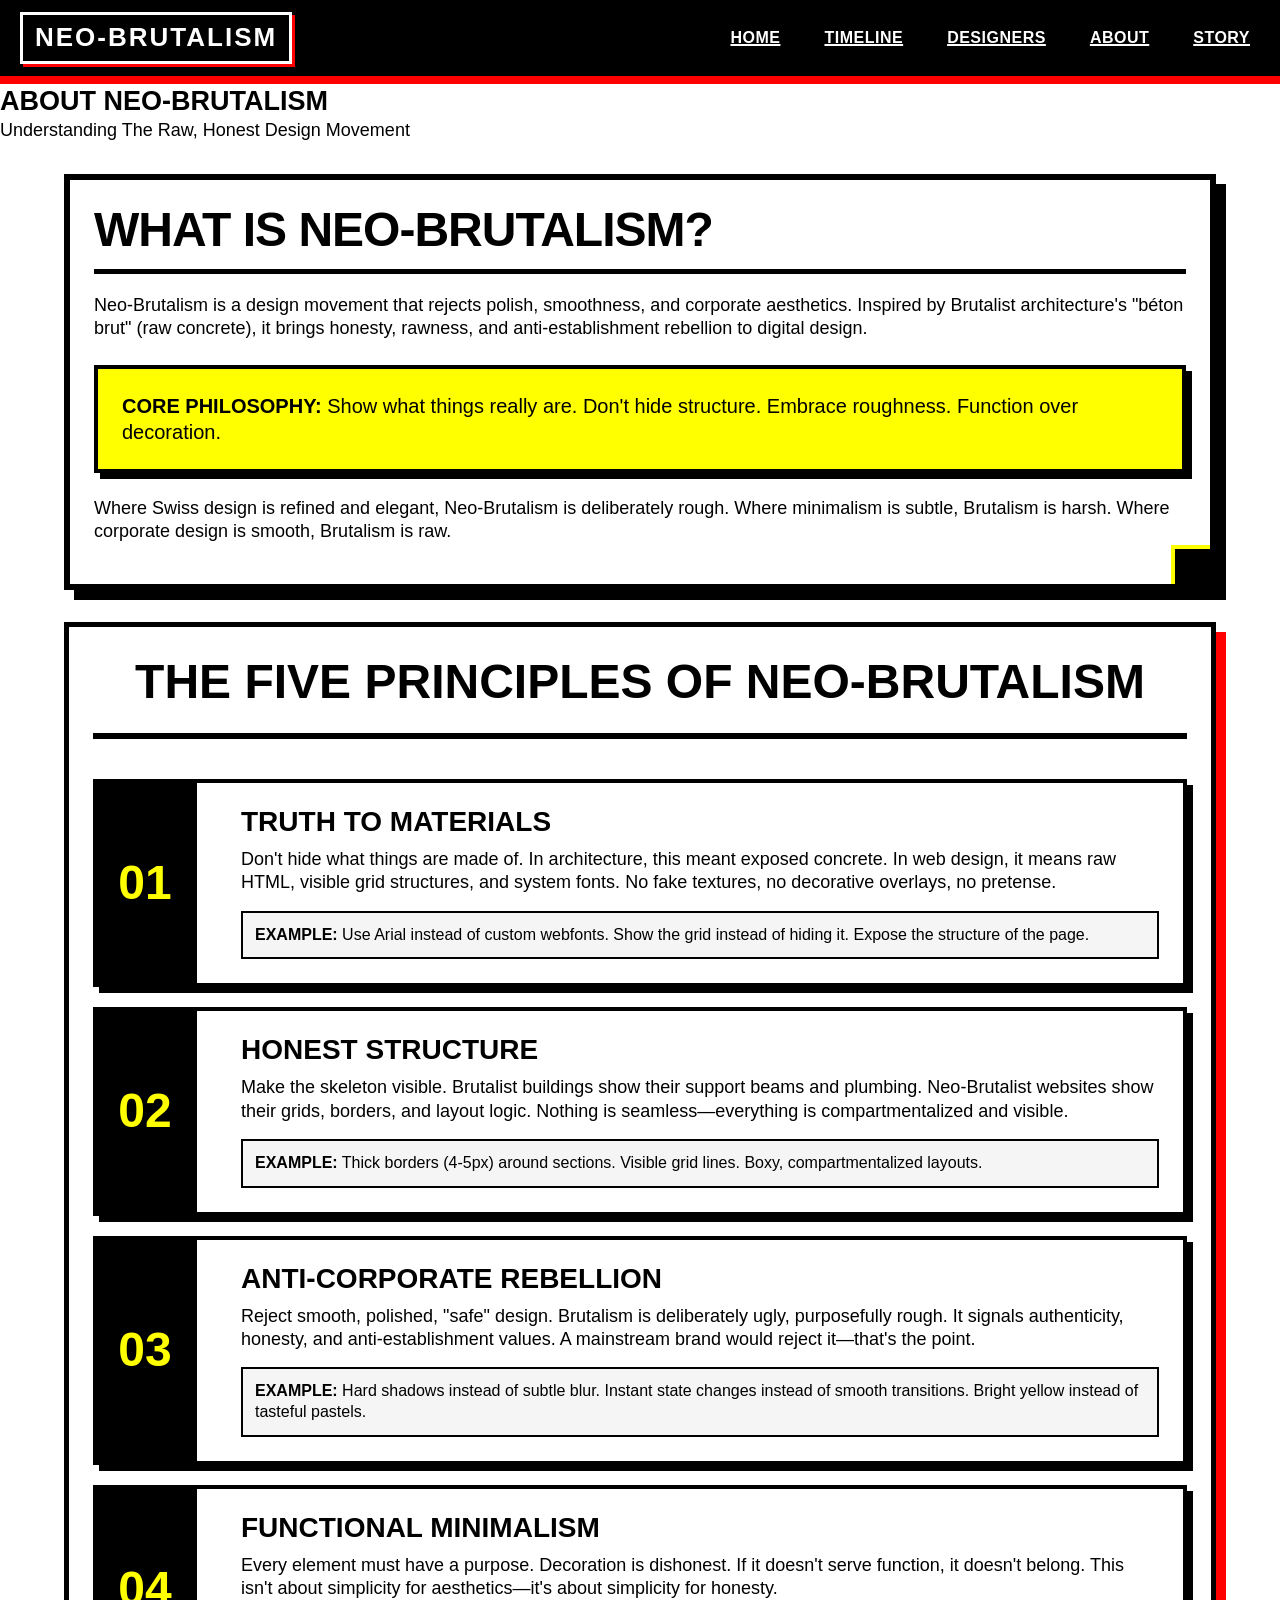
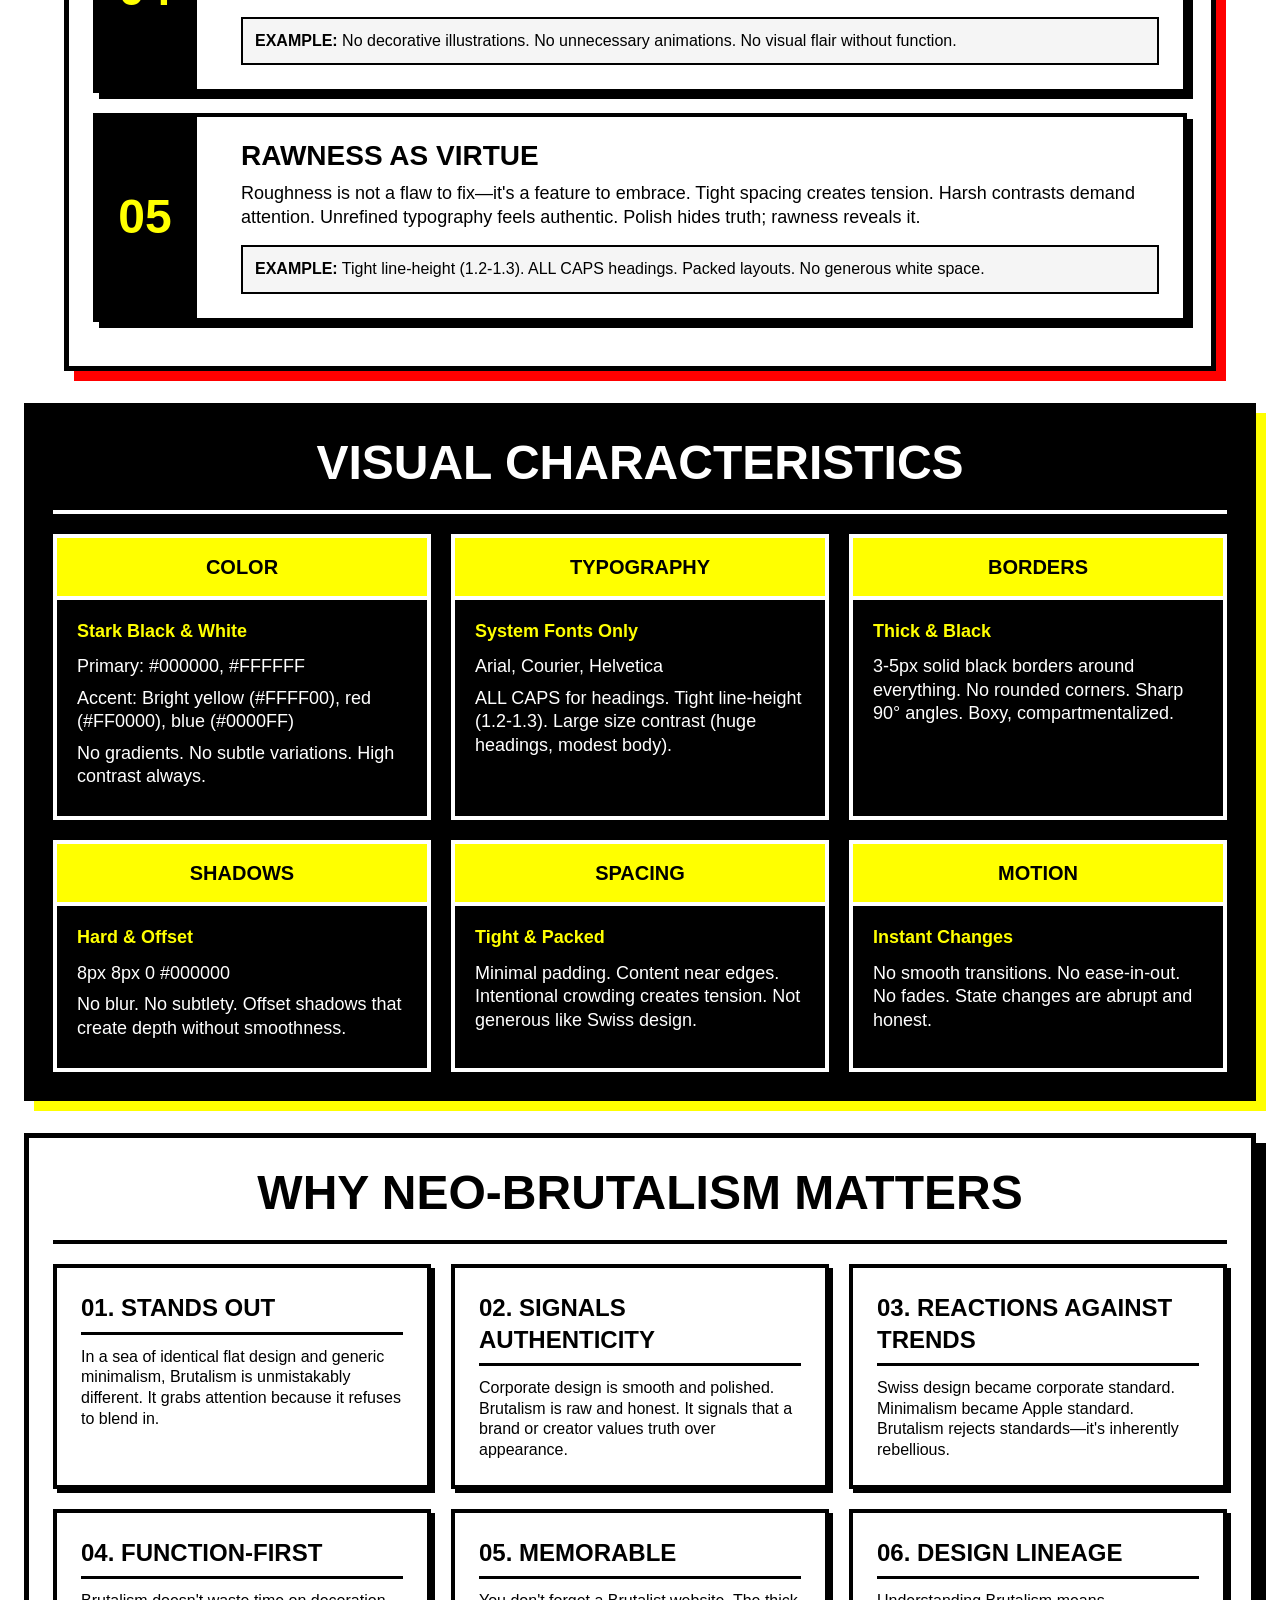
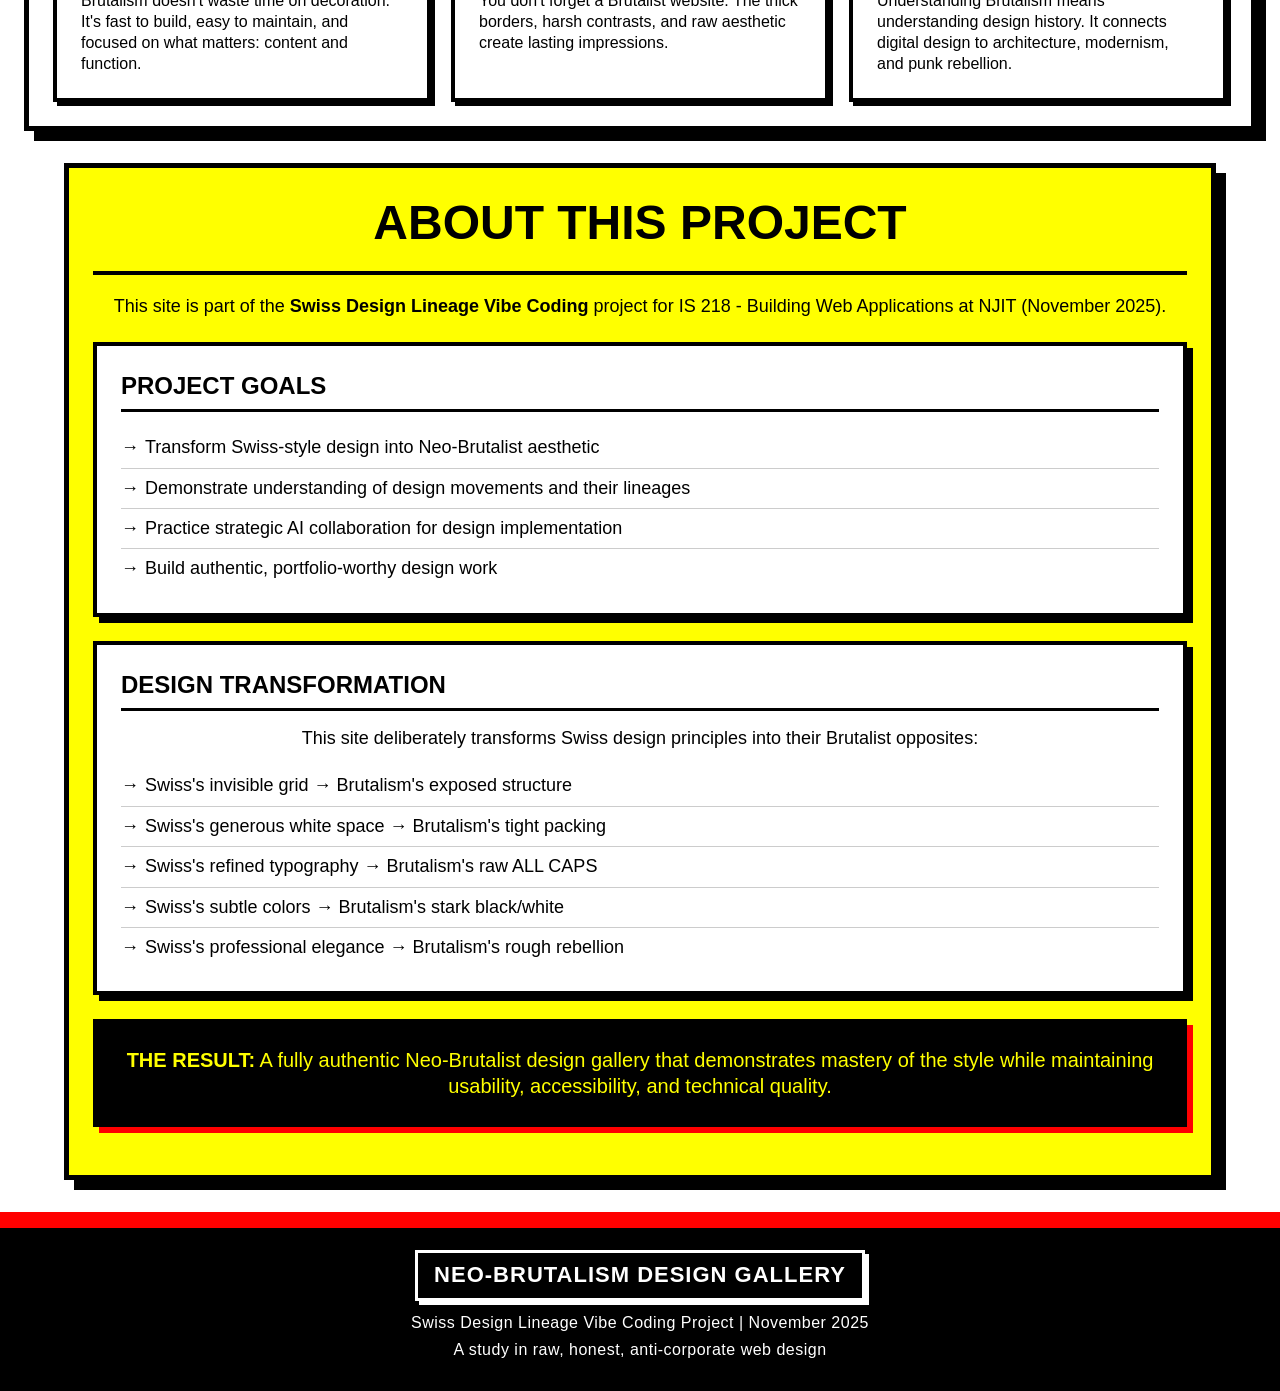
==== commit 15b404dc: "Project Complete: Add collaboration story and deployment guide Final Additions: - Created collaborat" ====
--- a/about.html
+++ b/about.html
@@ -18,6 +18,7 @@
                 <li><a href="timeline.html">TIMELINE</a></li>
                 <li><a href="designers.html">DESIGNERS</a></li>
                 <li><a href="about.html">ABOUT</a></li>
+                <li><a href="collaboration.html">STORY</a></li>
             </ul>
         </div>
     </nav>
